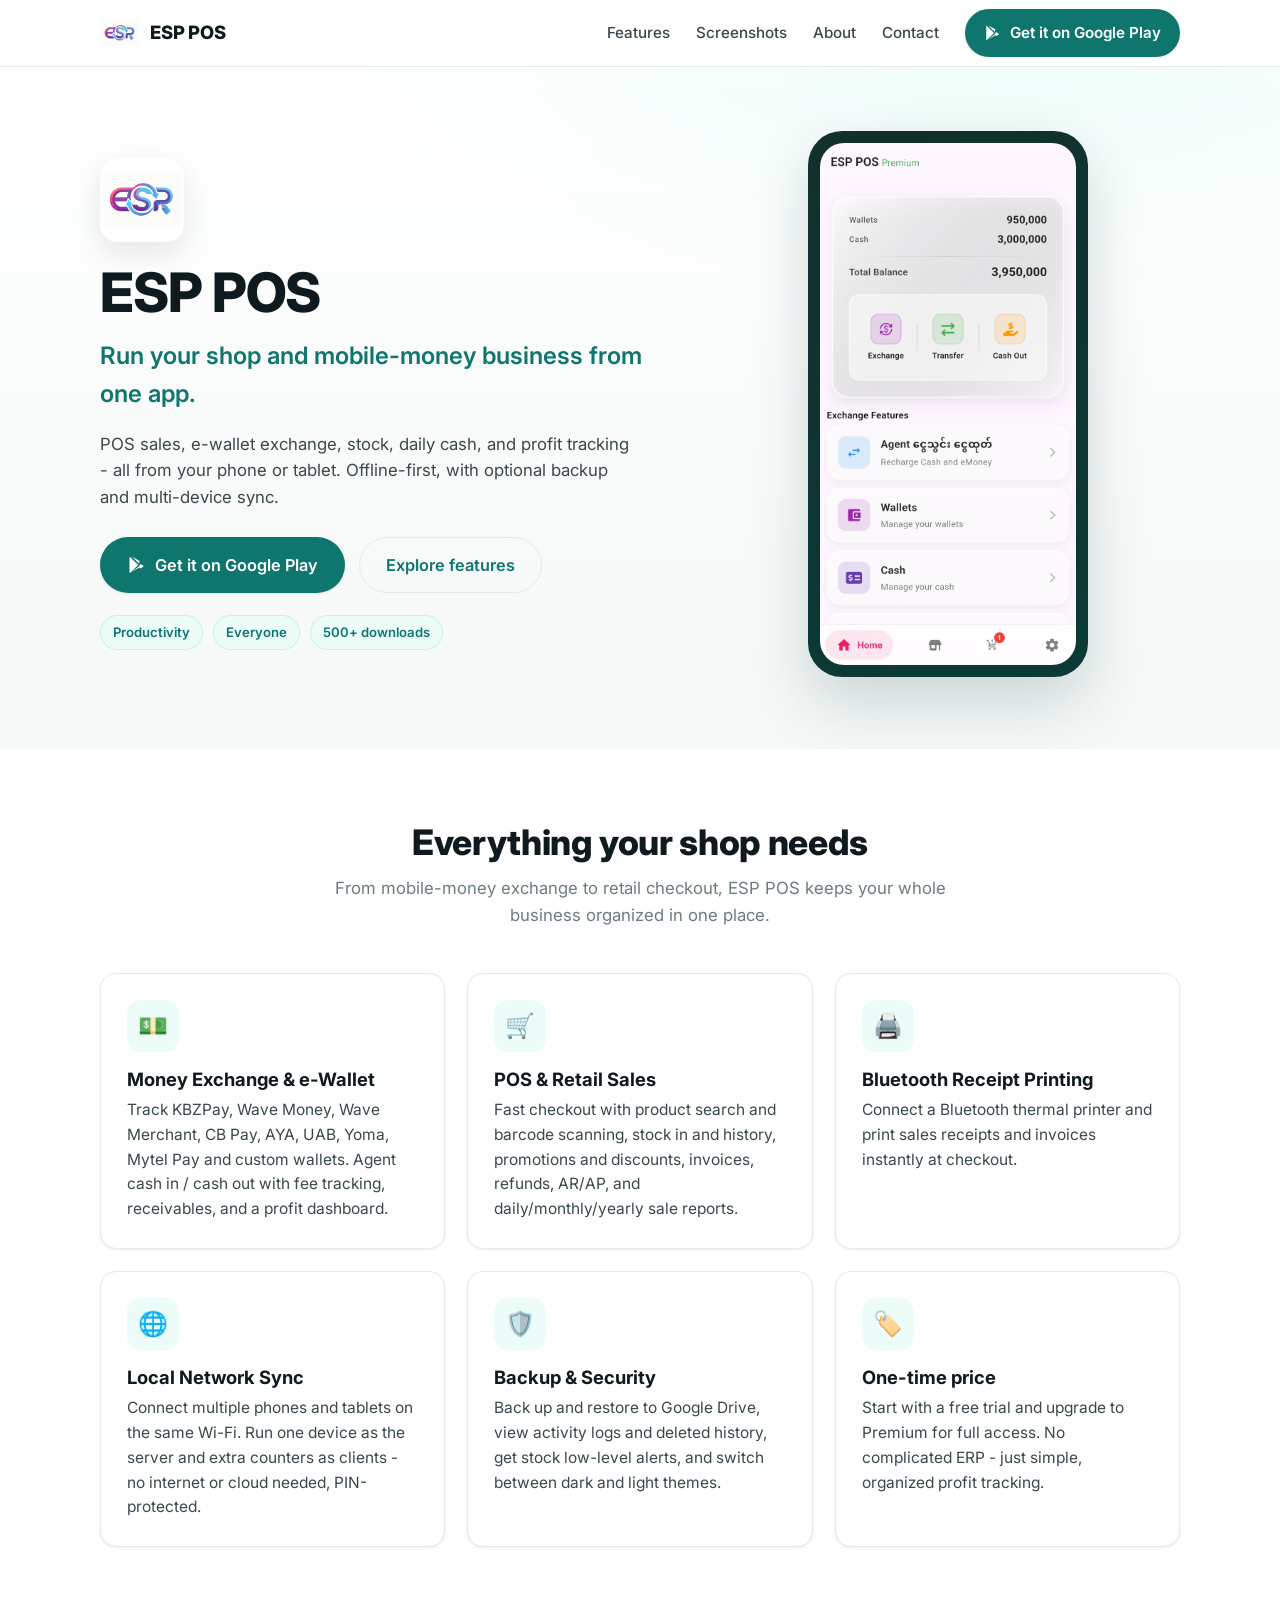
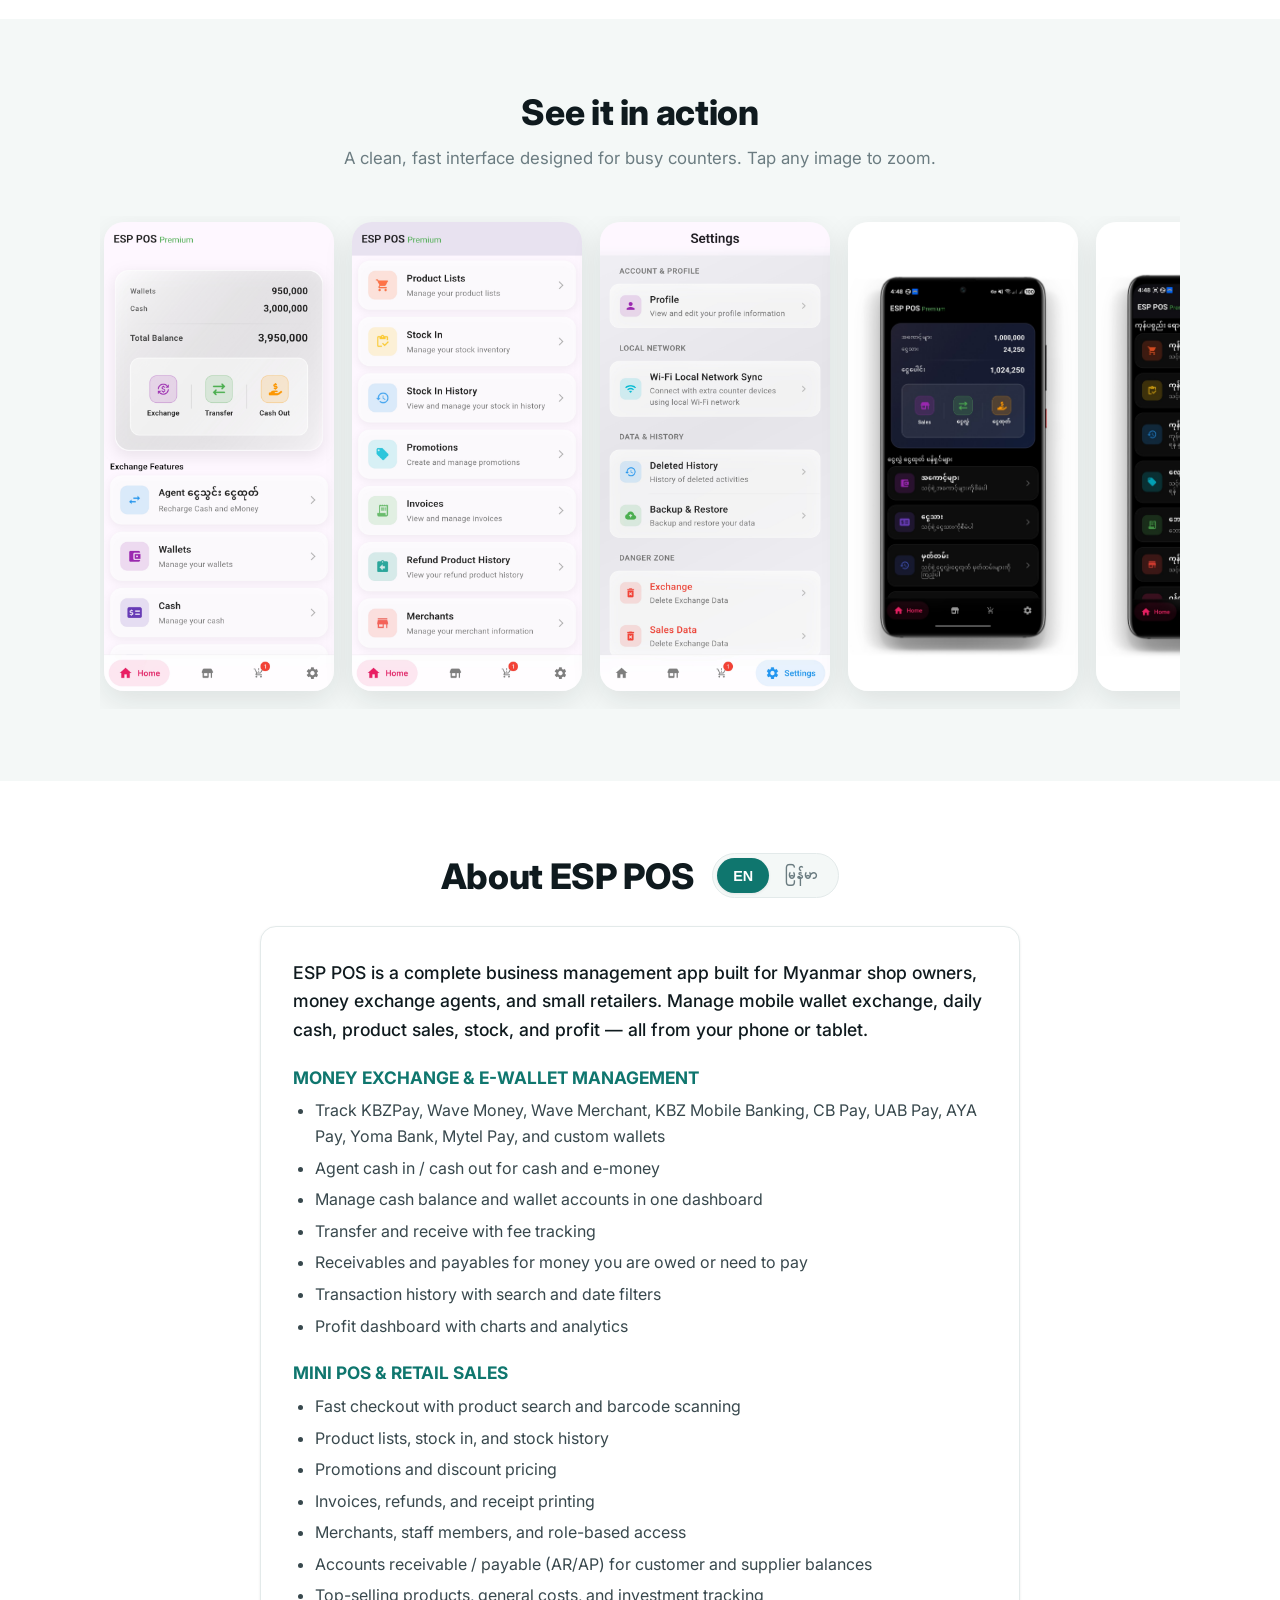
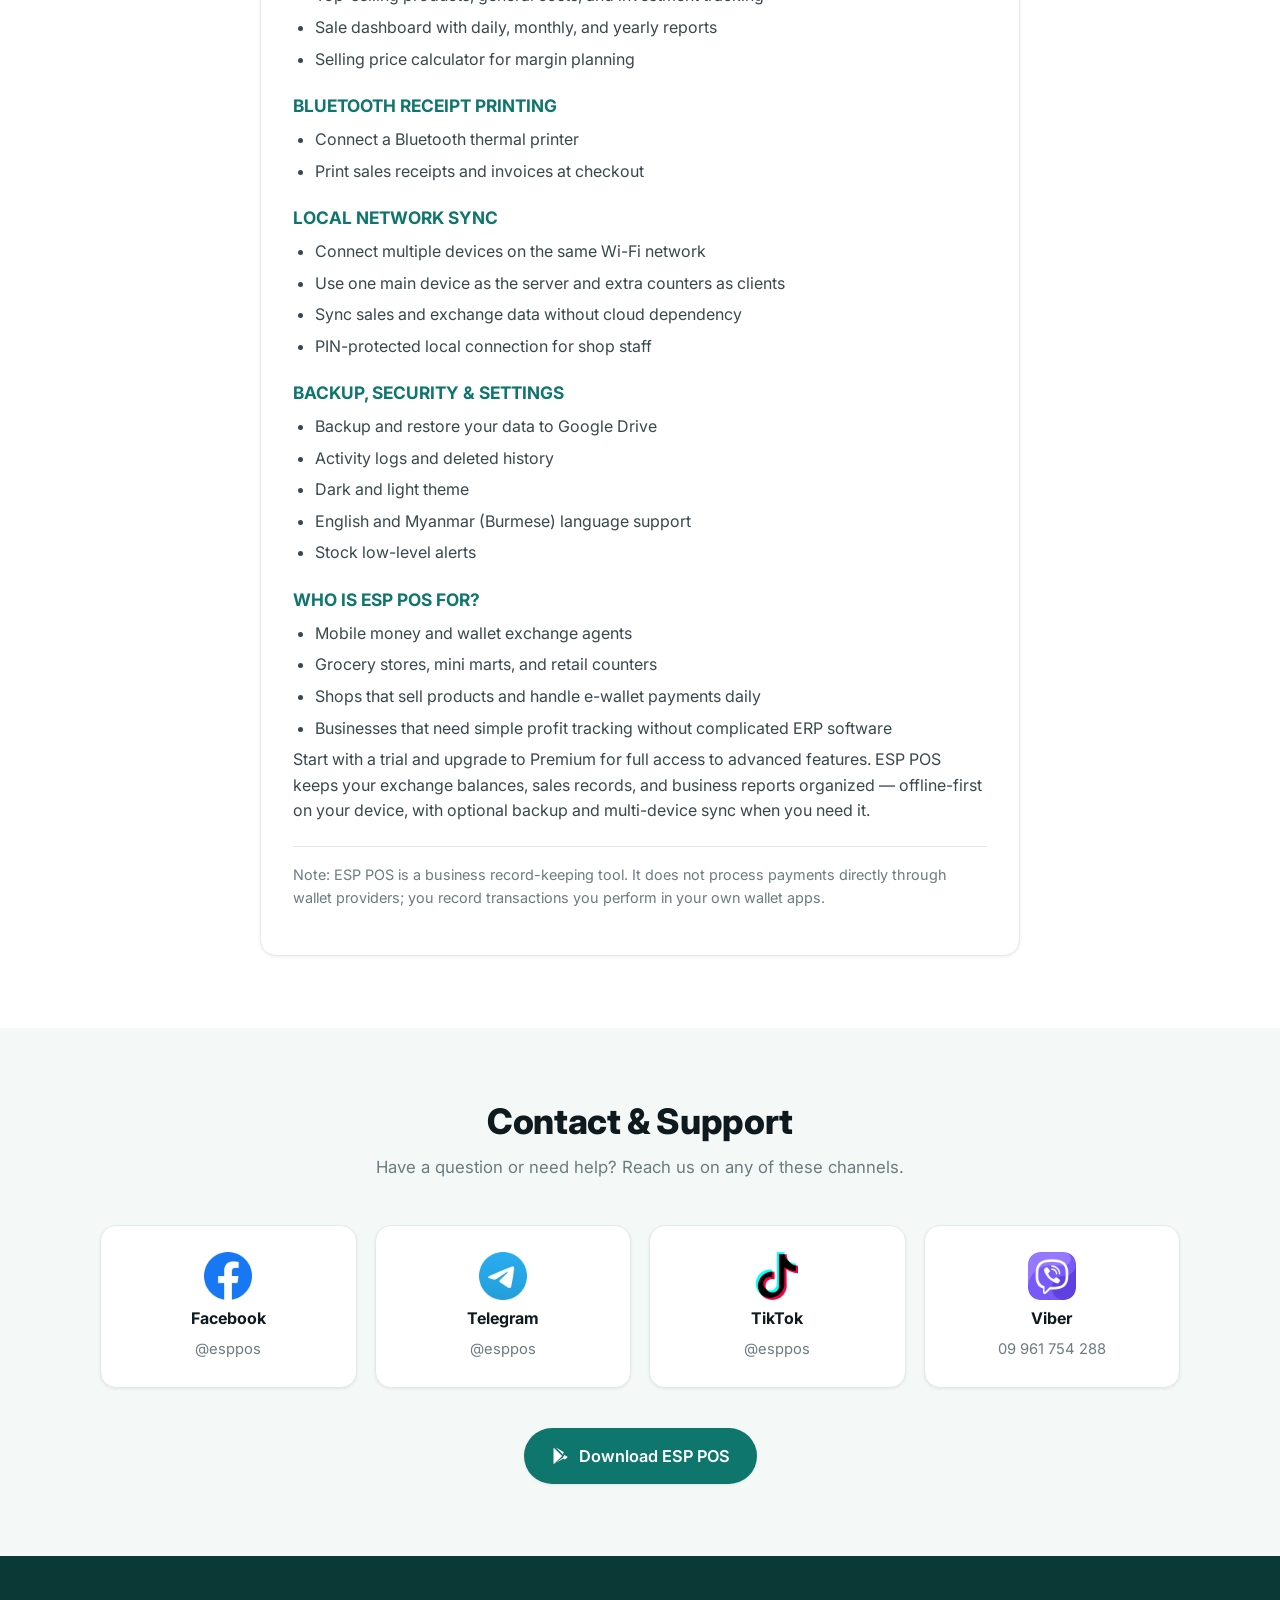
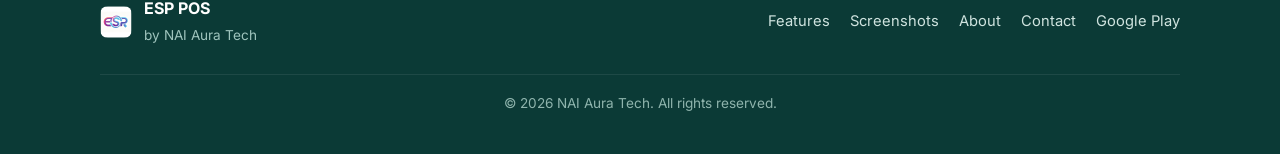
==== index.html @ f4546b0e "first publish" ====
<!DOCTYPE html>
<html lang="en">
<head>
  <meta charset="UTF-8" />
  <meta name="viewport" content="width=device-width, initial-scale=1.0" />
  <title>ESP POS - Smart POS &amp; Money Exchange App for Myanmar Shops</title>
  <meta name="description" content="ESP POS is a complete business management app for Myanmar shop owners, money exchange agents, and small retailers. Manage e-wallet exchange, daily cash, POS sales, stock, and profit from your phone or tablet." />
  <meta name="theme-color" content="#0f766e" />

  <!-- Open Graph -->
  <meta property="og:title" content="ESP POS - Smart POS &amp; Money Exchange App" />
  <meta property="og:description" content="Manage mobile wallet exchange, daily cash, product sales, stock, and profit - all from your phone or tablet." />
  <meta property="og:type" content="website" />
  <meta property="og:image" content="assets/app_logo.png" />

  <link rel="icon" type="image/png" href="assets/app_logo.png" />

  <!-- Fonts: Inter for UI, Padauk for Myanmar text -->
  <link rel="preconnect" href="https://fonts.googleapis.com" />
  <link rel="preconnect" href="https://fonts.gstatic.com" crossorigin />
  <link href="https://fonts.googleapis.com/css2?family=Inter:wght@400;500;600;700;800&family=Padauk:wght@400;700&display=swap" rel="stylesheet" />

  <link rel="stylesheet" href="css/styles.css" />
</head>
<body>
  <!-- ============ NAV ============ -->
  <header class="nav" id="top">
    <div class="container nav__inner">
      <a class="nav__brand" href="#top" aria-label="ESP POS home">
        <img class="nav__logo" src="assets/app_logo.png" alt="ESP POS logo" width="40" height="40" />
        <span class="nav__name">ESP POS</span>
      </a>

      <nav class="nav__links" aria-label="Primary">
        <a href="#features">Features</a>
        <a href="#screenshots">Screenshots</a>
        <a href="#about">About</a>
        <a href="#contact">Contact</a>
      </nav>

      <a class="btn btn--play nav__cta"
         href="https://play.google.com/store/apps/details?id=com.naing.esppos"
         target="_blank" rel="noopener">
        <svg viewBox="0 0 24 24" width="18" height="18" aria-hidden="true"><path fill="currentColor" d="M3.6 2.3 13.4 12 3.6 21.7c-.4-.2-.6-.6-.6-1.1V3.4c0-.5.2-.9.6-1.1Zm11 8.3L5.9 1.9l9.6 5.5-1 1.3Zm0 2.8 1 1.3-9.6 5.5 8.6-6.8ZM16 10.7l3.2 1.8c.7.4.7 1.4 0 1.8L16 16.1 14.2 14 16 10.7Z"/></svg>
        Get it on Google Play
      </a>

      <button class="nav__menu-btn" id="menuBtn" aria-label="Toggle menu" aria-expanded="false">
        <span></span><span></span><span></span>
      </button>
    </div>
  </header>

  <!-- ============ HERO ============ -->
  <section class="hero">
    <div class="container hero__inner">
      <div class="hero__copy">
        <img class="hero__logo" src="assets/app_logo.png" alt="ESP POS logo" width="84" height="84" />
        <h1 class="hero__title">ESP POS</h1>
        <p class="hero__tagline">Run your shop and mobile-money business from one app.</p>
        <p class="hero__sub">POS sales, e-wallet exchange, stock, daily cash, and profit tracking - all from your phone or tablet. Offline-first, with optional backup and multi-device sync.</p>

        <div class="hero__actions">
          <a class="btn btn--play btn--lg"
             href="https://play.google.com/store/apps/details?id=com.naing.esppos"
             target="_blank" rel="noopener">
            <svg viewBox="0 0 24 24" width="20" height="20" aria-hidden="true"><path fill="currentColor" d="M3.6 2.3 13.4 12 3.6 21.7c-.4-.2-.6-.6-.6-1.1V3.4c0-.5.2-.9.6-1.1Zm11 8.3L5.9 1.9l9.6 5.5-1 1.3Zm0 2.8 1 1.3-9.6 5.5 8.6-6.8ZM16 10.7l3.2 1.8c.7.4.7 1.4 0 1.8L16 16.1 14.2 14 16 10.7Z"/></svg>
            Get it on Google Play
          </a>
          <a class="btn btn--ghost btn--lg" href="#features">Explore features</a>
        </div>

        <ul class="hero__badges">
          <li>Productivity</li>
          <li>Everyone</li>
          <li>500+ downloads</li>
        </ul>
      </div>

      <div class="hero__visual">
        <div class="phone">
          <img src="assets/screenshot_1.jpg" alt="ESP POS app screenshot" loading="eager" />
        </div>
      </div>
    </div>
  </section>

  <!-- ============ FEATURES ============ -->
  <section class="section" id="features">
    <div class="container">
      <h2 class="section__title">Everything your shop needs</h2>
      <p class="section__lead">From mobile-money exchange to retail checkout, ESP POS keeps your whole business organized in one place.</p>

      <div class="features">
        <article class="feature-card">
          <div class="feature-card__icon">&#128181;</div>
          <h3>Money Exchange &amp; e-Wallet</h3>
          <p>Track KBZPay, Wave Money, Wave Merchant, CB Pay, AYA, UAB, Yoma, Mytel Pay and custom wallets. Agent cash in / cash out with fee tracking, receivables, and a profit dashboard.</p>
        </article>

        <article class="feature-card">
          <div class="feature-card__icon">&#128722;</div>
          <h3>POS &amp; Retail Sales</h3>
          <p>Fast checkout with product search and barcode scanning, stock in and history, promotions and discounts, invoices, refunds, AR/AP, and daily/monthly/yearly sale reports.</p>
        </article>

        <article class="feature-card">
          <div class="feature-card__icon">&#128424;&#65039;</div>
          <h3>Bluetooth Receipt Printing</h3>
          <p>Connect a Bluetooth thermal printer and print sales receipts and invoices instantly at checkout.</p>
        </article>

        <article class="feature-card">
          <div class="feature-card__icon">&#127760;</div>
          <h3>Local Network Sync</h3>
          <p>Connect multiple phones and tablets on the same Wi-Fi. Run one device as the server and extra counters as clients - no internet or cloud needed, PIN-protected.</p>
        </article>

        <article class="feature-card">
          <div class="feature-card__icon">&#128737;&#65039;</div>
          <h3>Backup &amp; Security</h3>
          <p>Back up and restore to Google Drive, view activity logs and deleted history, get stock low-level alerts, and switch between dark and light themes.</p>
        </article>

        <article class="feature-card">
          <div class="feature-card__icon">&#127991;&#65039;</div>
          <h3>One-time price</h3>
          <p>Start with a free trial and upgrade to Premium for full access. No complicated ERP - just simple, organized profit tracking.</p>
        </article>
      </div>
    </div>
  </section>

  <!-- ============ SCREENSHOTS ============ -->
  <section class="section section--alt" id="screenshots">
    <div class="container">
      <h2 class="section__title">See it in action</h2>
      <p class="section__lead">A clean, fast interface designed for busy counters. Tap any image to zoom.</p>

      <div class="gallery" id="gallery">
        <button class="gallery__item" data-src="assets/screenshot_1.jpg"><img src="assets/screenshot_1.jpg" alt="ESP POS screenshot 1" loading="lazy" /></button>
        <button class="gallery__item" data-src="assets/screenshot_2.jpg"><img src="assets/screenshot_2.jpg" alt="ESP POS screenshot 2" loading="lazy" /></button>
        <button class="gallery__item" data-src="assets/screenshot_3.jpg"><img src="assets/screenshot_3.jpg" alt="ESP POS screenshot 3" loading="lazy" /></button>
        <button class="gallery__item" data-src="assets/screenshot_4.jpg"><img src="assets/screenshot_4.jpg" alt="ESP POS screenshot 4" loading="lazy" /></button>
        <button class="gallery__item" data-src="assets/screenshot_5.jpg"><img src="assets/screenshot_5.jpg" alt="ESP POS screenshot 5" loading="lazy" /></button>
        <button class="gallery__item" data-src="assets/screenshot_6.jpg"><img src="assets/screenshot_6.jpg" alt="ESP POS screenshot 6" loading="lazy" /></button>
        <button class="gallery__item" data-src="assets/screenshot_7.jpg"><img src="assets/screenshot_7.jpg" alt="ESP POS screenshot 7" loading="lazy" /></button>
        <button class="gallery__item gallery__item--wide" data-src="assets/tablet_screenshot.jpg"><img src="assets/tablet_screenshot.jpg" alt="ESP POS tablet screenshot" loading="lazy" /></button>
      </div>
    </div>
  </section>

  <!-- ============ ABOUT (bilingual) ============ -->
  <section class="section" id="about">
    <div class="container">
      <div class="about__head">
        <h2 class="section__title">About ESP POS</h2>
        <div class="lang-toggle" role="group" aria-label="Description language">
          <button class="lang-toggle__btn is-active" id="langEn" data-lang="en" type="button">EN</button>
          <button class="lang-toggle__btn" id="langMy" data-lang="my" type="button" lang="my">မြန်မာ</button>
        </div>
      </div>

      <div class="about__content" id="aboutContent" aria-live="polite">
        <p class="about__loading">Loading description...</p>
      </div>
    </div>
  </section>

  <!-- ============ CONTACT ============ -->
  <section class="section section--alt" id="contact">
    <div class="container">
      <h2 class="section__title">Contact &amp; Support</h2>
      <p class="section__lead">Have a question or need help? Reach us on any of these channels.</p>

      <div class="contacts">
        <a class="contact-card" href="https://facebook.com/esppos" target="_blank" rel="noopener">
          <img class="contact-card__icon" src="assets/facebook.png" alt="Facebook logo" width="48" height="48" loading="lazy" />
          <span class="contact-card__label">Facebook</span>
          <span class="contact-card__value">@esppos</span>
        </a>
        <a class="contact-card" href="https://t.me/esppos" target="_blank" rel="noopener">
          <img class="contact-card__icon" src="assets/telegram.png" alt="Telegram logo" width="48" height="48" loading="lazy" />
          <span class="contact-card__label">Telegram</span>
          <span class="contact-card__value">@esppos</span>
        </a>
        <a class="contact-card" href="https://www.tiktok.com/@esppos" target="_blank" rel="noopener">
          <img class="contact-card__icon" src="assets/tik-tok.png" alt="TikTok logo" width="48" height="48" loading="lazy" />
          <span class="contact-card__label">TikTok</span>
          <span class="contact-card__value">@esppos</span>
        </a>
        <a class="contact-card" href="viber://add?number=959961754288" rel="noopener">
          <img class="contact-card__icon" src="assets/viber.png" alt="Viber logo" width="48" height="48" loading="lazy" />
          <span class="contact-card__label">Viber</span>
          <span class="contact-card__value">09 961 754 288</span>
        </a>
      </div>

      <div class="contact__cta">
        <a class="btn btn--play btn--lg"
           href="https://play.google.com/store/apps/details?id=com.naing.esppos"
           target="_blank" rel="noopener">
          <svg viewBox="0 0 24 24" width="20" height="20" aria-hidden="true"><path fill="currentColor" d="M3.6 2.3 13.4 12 3.6 21.7c-.4-.2-.6-.6-.6-1.1V3.4c0-.5.2-.9.6-1.1Zm11 8.3L5.9 1.9l9.6 5.5-1 1.3Zm0 2.8 1 1.3-9.6 5.5 8.6-6.8ZM16 10.7l3.2 1.8c.7.4.7 1.4 0 1.8L16 16.1 14.2 14 16 10.7Z"/></svg>
          Download ESP POS
        </a>
      </div>
    </div>
  </section>

  <!-- ============ FOOTER ============ -->
  <footer class="footer">
    <div class="container footer__inner">
      <div class="footer__brand">
        <img src="assets/app_logo.png" alt="ESP POS logo" width="32" height="32" />
        <div>
          <strong>ESP POS</strong>
          <span>by NAI Aura Tech</span>
        </div>
      </div>
      <nav class="footer__links" aria-label="Footer">
        <a href="#features">Features</a>
        <a href="#screenshots">Screenshots</a>
        <a href="#about">About</a>
        <a href="#contact">Contact</a>
        <a href="https://play.google.com/store/apps/details?id=com.naing.esppos" target="_blank" rel="noopener">Google Play</a>
      </nav>
      <p class="footer__copy">&copy; <span id="year"></span> NAI Aura Tech. All rights reserved.</p>
    </div>
  </footer>

  <!-- ============ LIGHTBOX ============ -->
  <div class="lightbox" id="lightbox" aria-hidden="true">
    <button class="lightbox__close" id="lightboxClose" aria-label="Close">&times;</button>
    <img class="lightbox__img" id="lightboxImg" src="" alt="Enlarged screenshot" />
  </div>

  <script src="javascript/app.js"></script>
</body>
</html>
---- css/styles.css ----
/* ============ Design tokens ============ */
:root {
  --teal-900: #0b3a36;
  --teal-700: #0f766e;
  --teal-600: #138a80;
  --teal-500: #16a394;
  --teal-50: #ecfdf9;
  --accent: #f59e0b;

  --ink: #0f1a1e;
  --body: #38484d;
  --muted: #6b7c81;
  --line: #e3eaea;
  --bg: #ffffff;
  --bg-alt: #f4f8f7;
  --card: #ffffff;

  --radius: 16px;
  --radius-sm: 10px;
  --shadow-sm: 0 1px 3px rgba(15, 26, 30, .08);
  --shadow-md: 0 10px 30px rgba(15, 26, 30, .10);
  --shadow-lg: 0 24px 60px rgba(11, 58, 54, .18);

  --maxw: 1120px;
  --font: "Inter", system-ui, -apple-system, "Segoe UI", Roboto, sans-serif;
  --font-my: "Padauk", "Noto Sans Myanmar", "Myanmar Text", var(--font);
}

* { box-sizing: border-box; }

html { scroll-behavior: smooth; }

body {
  margin: 0;
  font-family: var(--font);
  color: var(--body);
  background: var(--bg);
  line-height: 1.6;
  -webkit-font-smoothing: antialiased;
}

img { max-width: 100%; display: block; }

a { color: var(--teal-700); text-decoration: none; }

h1, h2, h3 { color: var(--ink); line-height: 1.2; margin: 0; }

.container {
  width: 100%;
  max-width: var(--maxw);
  margin: 0 auto;
  padding: 0 20px;
}

/* ============ Buttons ============ */
.btn {
  display: inline-flex;
  align-items: center;
  gap: 8px;
  font-weight: 600;
  font-size: .95rem;
  padding: 11px 18px;
  border-radius: 999px;
  border: 1px solid transparent;
  cursor: pointer;
  transition: transform .15s ease, box-shadow .15s ease, background .15s ease;
  white-space: nowrap;
}
.btn--lg { padding: 14px 26px; font-size: 1.02rem; }
.btn--play {
  background: var(--teal-700);
  color: #fff;
  box-shadow: var(--shadow-sm);
}
.btn--play:hover { background: var(--teal-600); transform: translateY(-2px); box-shadow: var(--shadow-md); }
.btn--ghost {
  background: transparent;
  color: var(--teal-700);
  border-color: var(--line);
}
.btn--ghost:hover { background: var(--teal-50); border-color: var(--teal-500); }

/* ============ Nav ============ */
.nav {
  position: sticky;
  top: 0;
  z-index: 50;
  background: rgba(255, 255, 255, .85);
  backdrop-filter: saturate(180%) blur(12px);
  border-bottom: 1px solid var(--line);
}
.nav__inner {
  display: flex;
  align-items: center;
  gap: 18px;
  height: 66px;
}
.nav__brand { display: flex; align-items: center; gap: 10px; }
.nav__logo { border-radius: 9px; }
.nav__name { font-weight: 800; font-size: 1.15rem; color: var(--ink); letter-spacing: -.01em; }
.nav__links {
  display: flex;
  gap: 26px;
  margin-left: auto;
}
.nav__links a {
  color: var(--body);
  font-weight: 500;
  font-size: .95rem;
  padding: 6px 0;
  position: relative;
}
.nav__links a:hover { color: var(--teal-700); }
.nav__cta { margin-left: 8px; }
.nav__menu-btn {
  display: none;
  flex-direction: column;
  gap: 5px;
  background: none;
  border: 0;
  cursor: pointer;
  padding: 8px;
  margin-left: auto;
}
.nav__menu-btn span {
  width: 24px; height: 2px;
  background: var(--ink);
  border-radius: 2px;
  transition: transform .2s ease, opacity .2s ease;
}

/* ============ Hero ============ */
.hero {
  background:
    radial-gradient(1200px 500px at 80% -10%, var(--teal-50), transparent 60%),
    linear-gradient(180deg, #fff, var(--bg-alt));
  padding: 64px 0 72px;
  overflow: hidden;
}
.hero__inner {
  display: grid;
  grid-template-columns: 1.1fr .9fr;
  gap: 48px;
  align-items: center;
}
.hero__logo { border-radius: 18px; box-shadow: var(--shadow-md); margin-bottom: 18px; }
.hero__title { font-size: clamp(2.4rem, 5vw, 3.4rem); font-weight: 800; letter-spacing: -.02em; }
.hero__tagline { font-size: clamp(1.15rem, 2.2vw, 1.5rem); font-weight: 600; color: var(--teal-700); margin: 12px 0 8px; }
.hero__sub { font-size: 1.05rem; color: var(--body); max-width: 540px; }
.hero__actions { display: flex; flex-wrap: wrap; gap: 14px; margin: 26px 0 22px; }
.hero__badges {
  display: flex; flex-wrap: wrap; gap: 10px;
  list-style: none; margin: 0; padding: 0;
}
.hero__badges li {
  font-size: .82rem; font-weight: 600; color: var(--teal-700);
  background: var(--teal-50);
  border: 1px solid #cdeee8;
  padding: 6px 12px; border-radius: 999px;
}

.hero__visual { display: flex; justify-content: center; }
.phone {
  width: 280px;
  max-width: 80%;
  border-radius: 34px;
  padding: 12px;
  background: linear-gradient(160deg, #12302c, #0b3a36);
  box-shadow: var(--shadow-lg);
}
.phone img { border-radius: 24px; }

/* ============ Sections ============ */
.section { padding: 72px 0; }
.section--alt { background: var(--bg-alt); }
.section__title { font-size: clamp(1.6rem, 3.4vw, 2.2rem); font-weight: 800; letter-spacing: -.01em; text-align: center; }
.section__lead {
  text-align: center;
  color: var(--muted);
  max-width: 640px;
  margin: 12px auto 0;
  font-size: 1.05rem;
}

/* ============ Features ============ */
.features {
  display: grid;
  grid-template-columns: repeat(3, 1fr);
  gap: 22px;
  margin-top: 44px;
}
.feature-card {
  background: var(--card);
  border: 1px solid var(--line);
  border-radius: var(--radius);
  padding: 26px;
  box-shadow: var(--shadow-sm);
  transition: transform .18s ease, box-shadow .18s ease, border-color .18s ease;
}
.feature-card:hover { transform: translateY(-4px); box-shadow: var(--shadow-md); border-color: #cfe7e2; }
.feature-card__icon {
  width: 52px; height: 52px;
  display: grid; place-items: center;
  font-size: 1.5rem;
  background: var(--teal-50);
  border-radius: 14px;
  margin-bottom: 16px;
}
.feature-card h3 { font-size: 1.15rem; margin-bottom: 8px; }
.feature-card p { margin: 0; color: var(--body); font-size: .97rem; }

/* ============ Screenshots gallery ============ */
.gallery {
  display: flex;
  gap: 18px;
  margin-top: 44px;
  padding: 6px 4px 18px;
  overflow-x: auto;
  scroll-snap-type: x mandatory;
  -webkit-overflow-scrolling: touch;
}
.gallery::-webkit-scrollbar { height: 8px; }
.gallery::-webkit-scrollbar-thumb { background: #c9d8d5; border-radius: 999px; }
.gallery__item {
  flex: 0 0 auto;
  width: 230px;
  padding: 0;
  border: 0;
  background: none;
  cursor: zoom-in;
  scroll-snap-align: center;
  border-radius: 20px;
  overflow: hidden;
  box-shadow: var(--shadow-md);
  transition: transform .18s ease;
}
.gallery__item:hover { transform: translateY(-4px); }
.gallery__item img { width: 100%; height: 100%; object-fit: cover; }
.gallery__item--wide { width: 460px; }

/* ============ About / bilingual ============ */
.about__head {
  display: flex;
  align-items: center;
  justify-content: center;
  gap: 18px;
  flex-wrap: wrap;
  margin-bottom: 8px;
}
.lang-toggle {
  display: inline-flex;
  background: var(--bg-alt);
  border: 1px solid var(--line);
  border-radius: 999px;
  padding: 4px;
}
.lang-toggle__btn {
  border: 0;
  background: none;
  cursor: pointer;
  font-weight: 600;
  font-size: .9rem;
  color: var(--muted);
  padding: 7px 16px;
  border-radius: 999px;
  transition: background .15s ease, color .15s ease;
}
.lang-toggle__btn.is-active {
  background: var(--teal-700);
  color: #fff;
  box-shadow: var(--shadow-sm);
}

.about__content {
  max-width: 760px;
  margin: 28px auto 0;
  background: var(--card);
  border: 1px solid var(--line);
  border-radius: var(--radius);
  padding: 32px;
  box-shadow: var(--shadow-sm);
}
.about__content .about__intro { font-size: 1.1rem; color: var(--ink); font-weight: 500; margin: 0 0 20px; }
.about__content h3 {
  font-size: 1.08rem;
  margin: 24px 0 10px;
  color: var(--teal-700);
}
.about__content ul { margin: 0 0 6px; padding-left: 22px; }
.about__content li { margin-bottom: 6px; }
.about__content p { margin: 0 0 14px; }
.about__content .about__note {
  font-size: .9rem;
  color: var(--muted);
  border-top: 1px solid var(--line);
  padding-top: 16px;
  margin-top: 22px;
}
.about__loading { text-align: center; color: var(--muted); }
/* Myanmar typography */
.about__content[lang="my"],
.lang-toggle__btn[lang="my"] { font-family: var(--font-my); }
.about__content[lang="my"] { line-height: 1.85; }

/* ============ Contacts ============ */
.contacts {
  display: grid;
  grid-template-columns: repeat(4, 1fr);
  gap: 18px;
  margin-top: 44px;
}
.contact-card {
  display: flex;
  flex-direction: column;
  align-items: center;
  text-align: center;
  gap: 6px;
  background: var(--card);
  border: 1px solid var(--line);
  border-radius: var(--radius);
  padding: 26px 18px;
  box-shadow: var(--shadow-sm);
  transition: transform .18s ease, box-shadow .18s ease, border-color .18s ease;
}
.contact-card:hover { transform: translateY(-4px); box-shadow: var(--shadow-md); border-color: #cfe7e2; }
.contact-card__icon {
  width: 48px;
  height: 48px;
  object-fit: contain;
  border-radius: 12px;
}
.contact-card__label { font-weight: 700; color: var(--ink); }
.contact-card__value { color: var(--muted); font-size: .92rem; }
.contact__cta { text-align: center; margin-top: 40px; }

/* ============ Footer ============ */
.footer {
  background: var(--teal-900);
  color: #cfe3df;
  padding: 40px 0;
}
.footer__inner {
  display: flex;
  align-items: center;
  justify-content: space-between;
  flex-wrap: wrap;
  gap: 18px;
}
.footer__brand { display: flex; align-items: center; gap: 12px; }
.footer__brand img { border-radius: 8px; }
.footer__brand strong { color: #fff; display: block; }
.footer__brand span { font-size: .85rem; color: #9fc4bd; }
.footer__links { display: flex; flex-wrap: wrap; gap: 20px; }
.footer__links a { color: #cfe3df; font-size: .92rem; }
.footer__links a:hover { color: #fff; }
.footer__copy { width: 100%; text-align: center; font-size: .85rem; color: #8fb4ad; margin: 8px 0 0; border-top: 1px solid rgba(255,255,255,.08); padding-top: 18px; }

/* ============ Lightbox ============ */
.lightbox {
  position: fixed;
  inset: 0;
  z-index: 100;
  display: none;
  align-items: center;
  justify-content: center;
  background: rgba(8, 20, 18, .9);
  padding: 30px;
}
.lightbox.is-open { display: flex; }
.lightbox__img {
  max-width: 92vw;
  max-height: 88vh;
  border-radius: 14px;
  box-shadow: var(--shadow-lg);
}
.lightbox__close {
  position: absolute;
  top: 20px; right: 26px;
  background: none; border: 0;
  color: #fff; font-size: 2.4rem;
  line-height: 1; cursor: pointer;
}

/* ============ Responsive ============ */
@media (max-width: 900px) {
  .features { grid-template-columns: repeat(2, 1fr); }
  .contacts { grid-template-columns: repeat(2, 1fr); }
  .hero__inner { grid-template-columns: 1fr; text-align: center; }
  .hero__copy { display: flex; flex-direction: column; align-items: center; }
  .hero__sub { margin-left: auto; margin-right: auto; }
  .hero__actions, .hero__badges { justify-content: center; }
  .hero__visual { order: -1; }
}

@media (max-width: 720px) {
  .nav__links { display: none; }
  .nav__cta { display: none; }
  .nav__menu-btn { display: flex; }
  .nav__links.is-open {
    display: flex;
    position: absolute;
    top: 66px; left: 0; right: 0;
    flex-direction: column;
    gap: 0;
    background: #fff;
    border-bottom: 1px solid var(--line);
    box-shadow: var(--shadow-md);
    margin-left: 0;
  }
  .nav__links.is-open a { padding: 14px 20px; border-top: 1px solid var(--line); }
}

@media (max-width: 560px) {
  .features { grid-template-columns: 1fr; }
  .contacts { grid-template-columns: 1fr; }
  .section { padding: 56px 0; }
  .about__content { padding: 22px; }
  .gallery__item { width: 78vw; }
  .gallery__item--wide { width: 88vw; }
}

@media (prefers-reduced-motion: reduce) {
  * { scroll-behavior: auto; transition: none !important; }
}
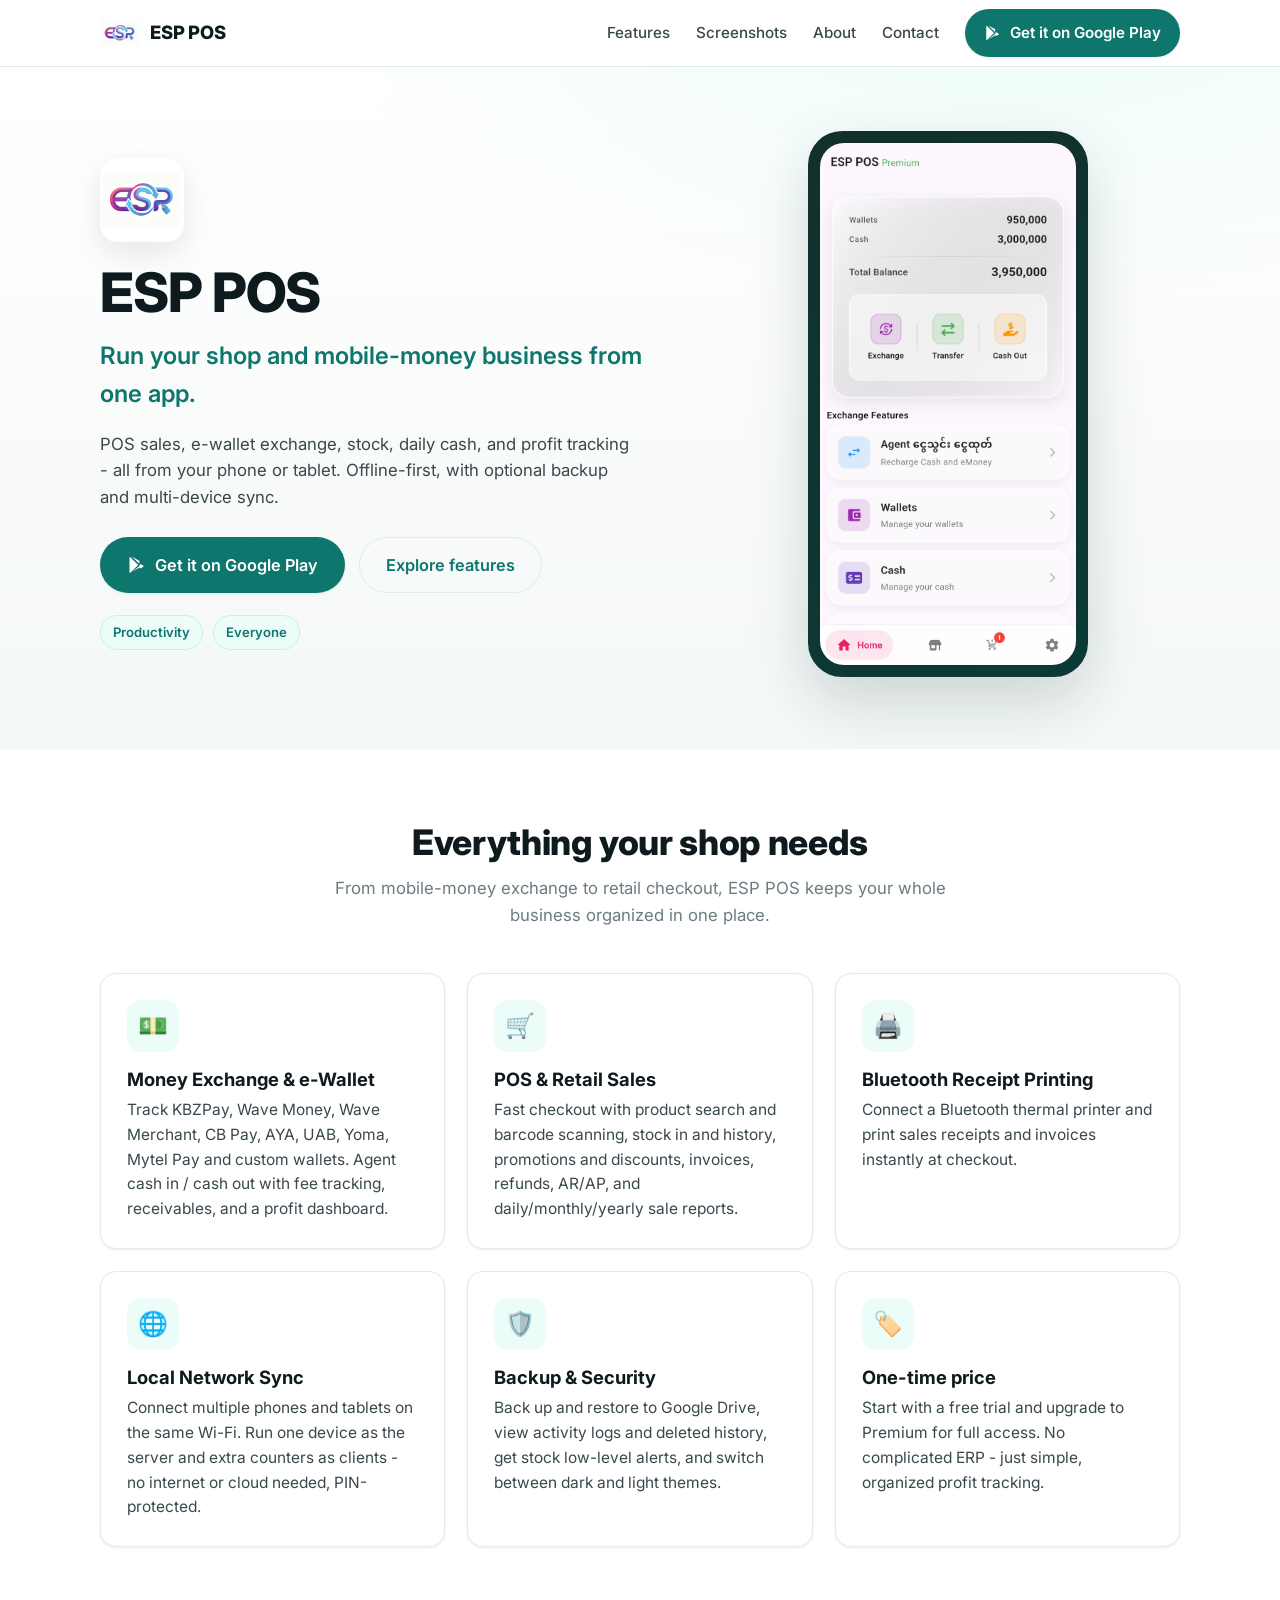
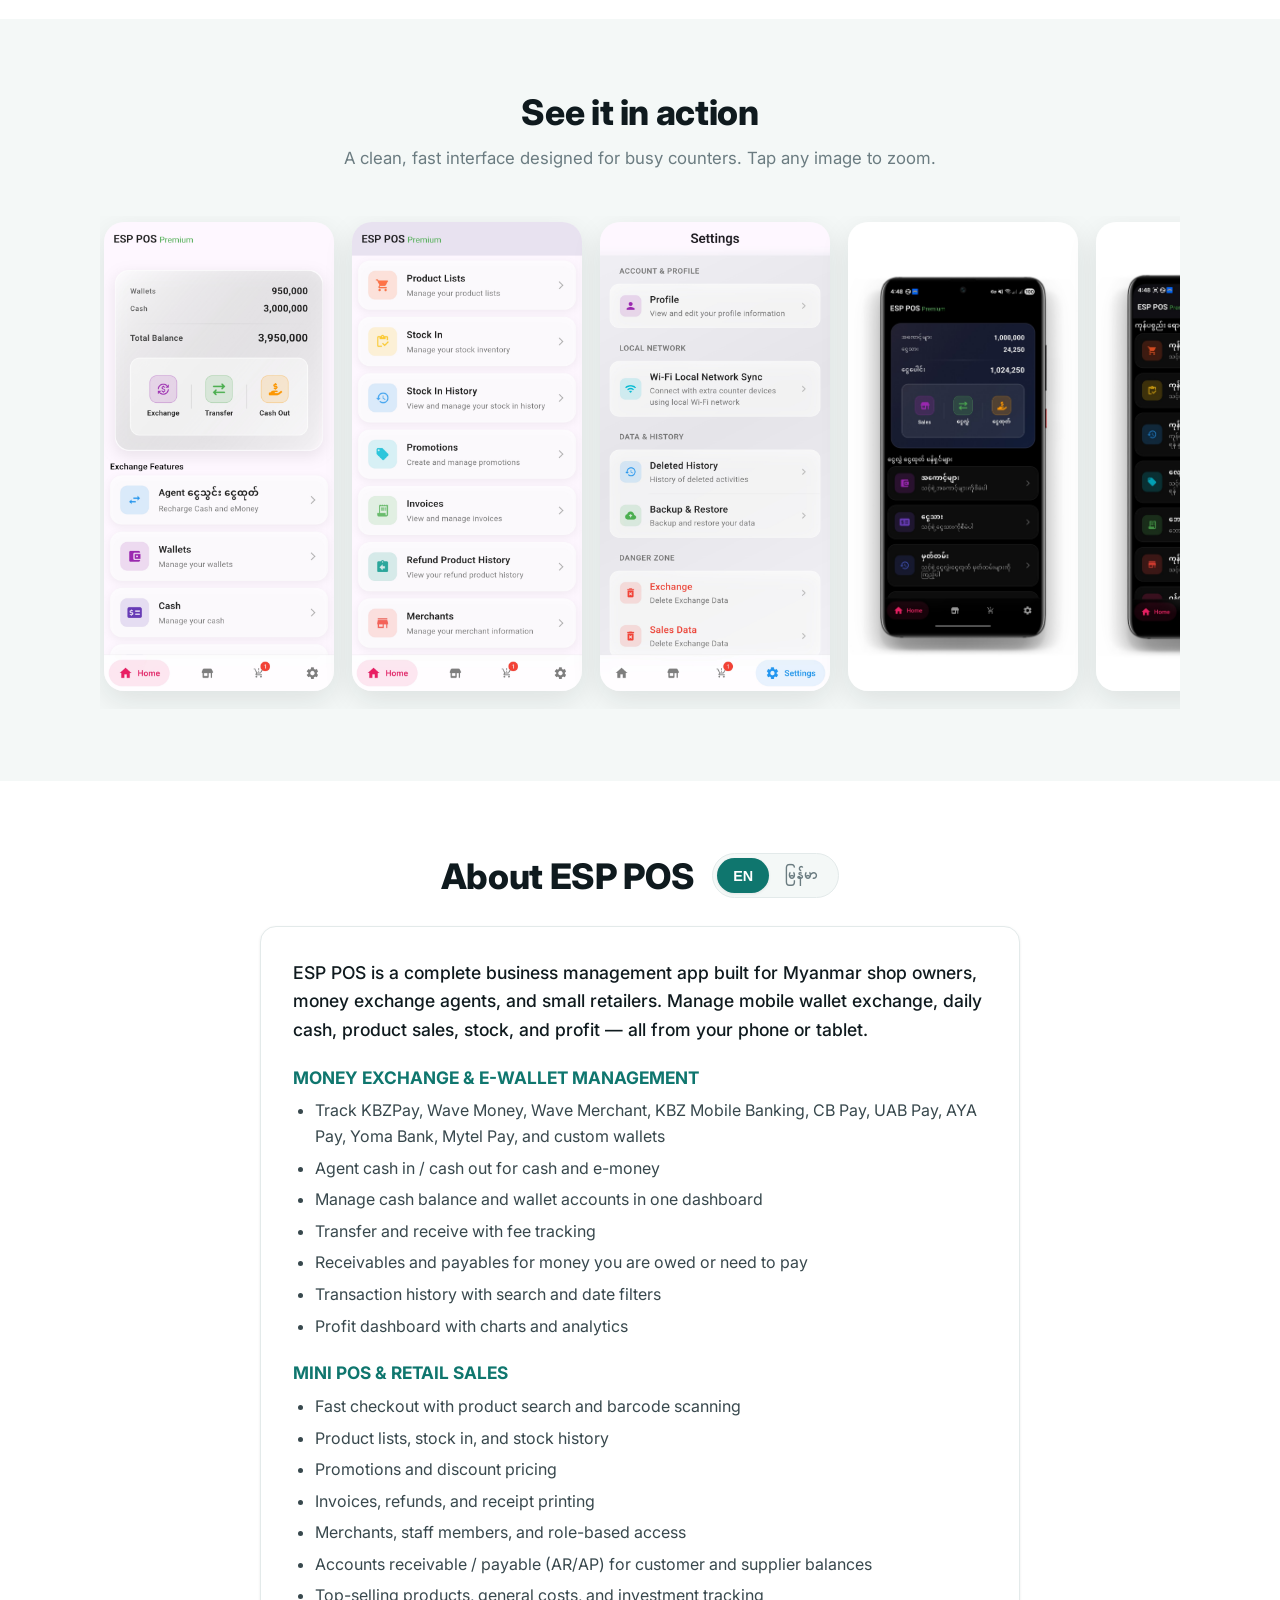
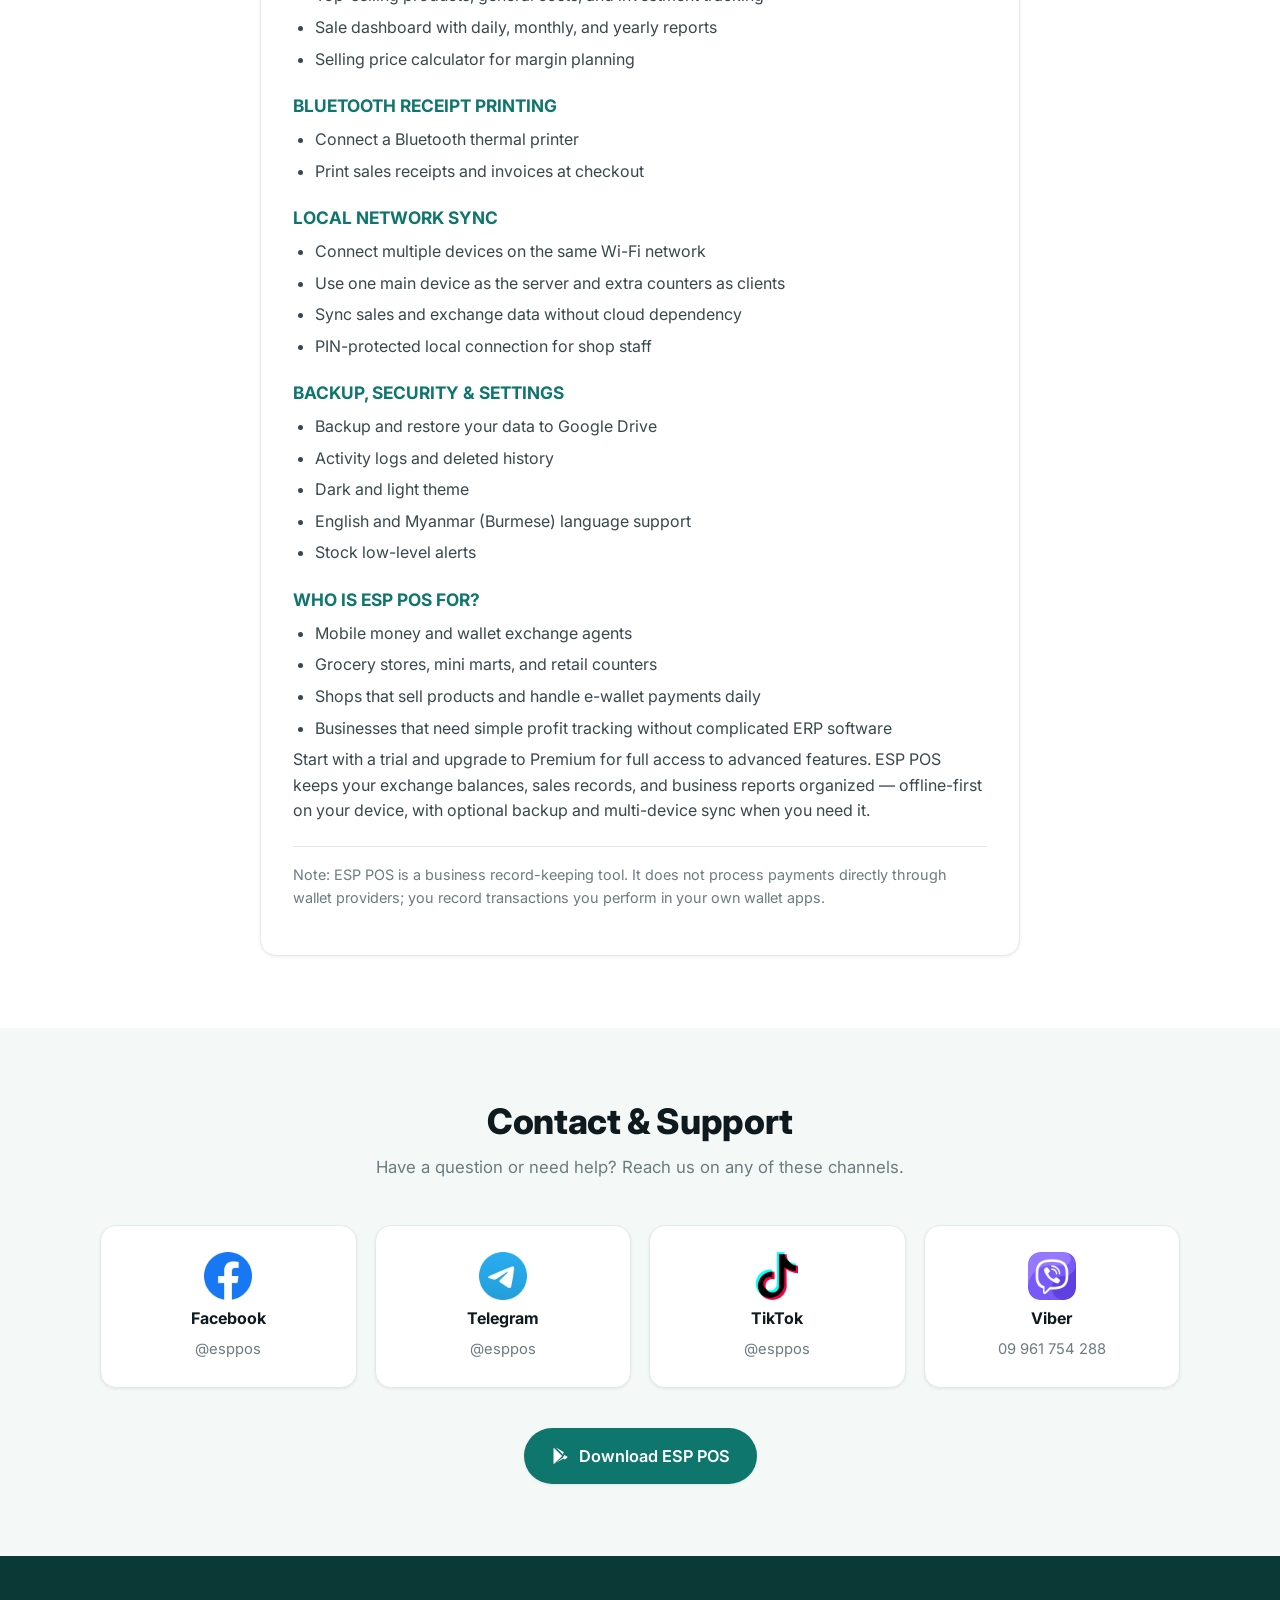
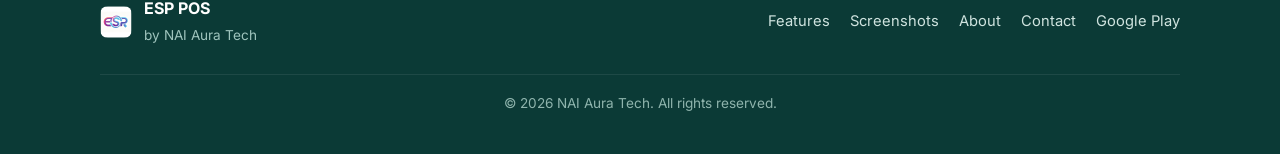
==== commit 7c4c2604: "second push" ====
--- a/index.html
+++ b/index.html
@@ -73,7 +73,7 @@
         <ul class="hero__badges">
           <li>Productivity</li>
           <li>Everyone</li>
-          <li>500+ downloads</li>
+          <!-- <li>500+ downloads</li> -->
         </ul>
       </div>
 
